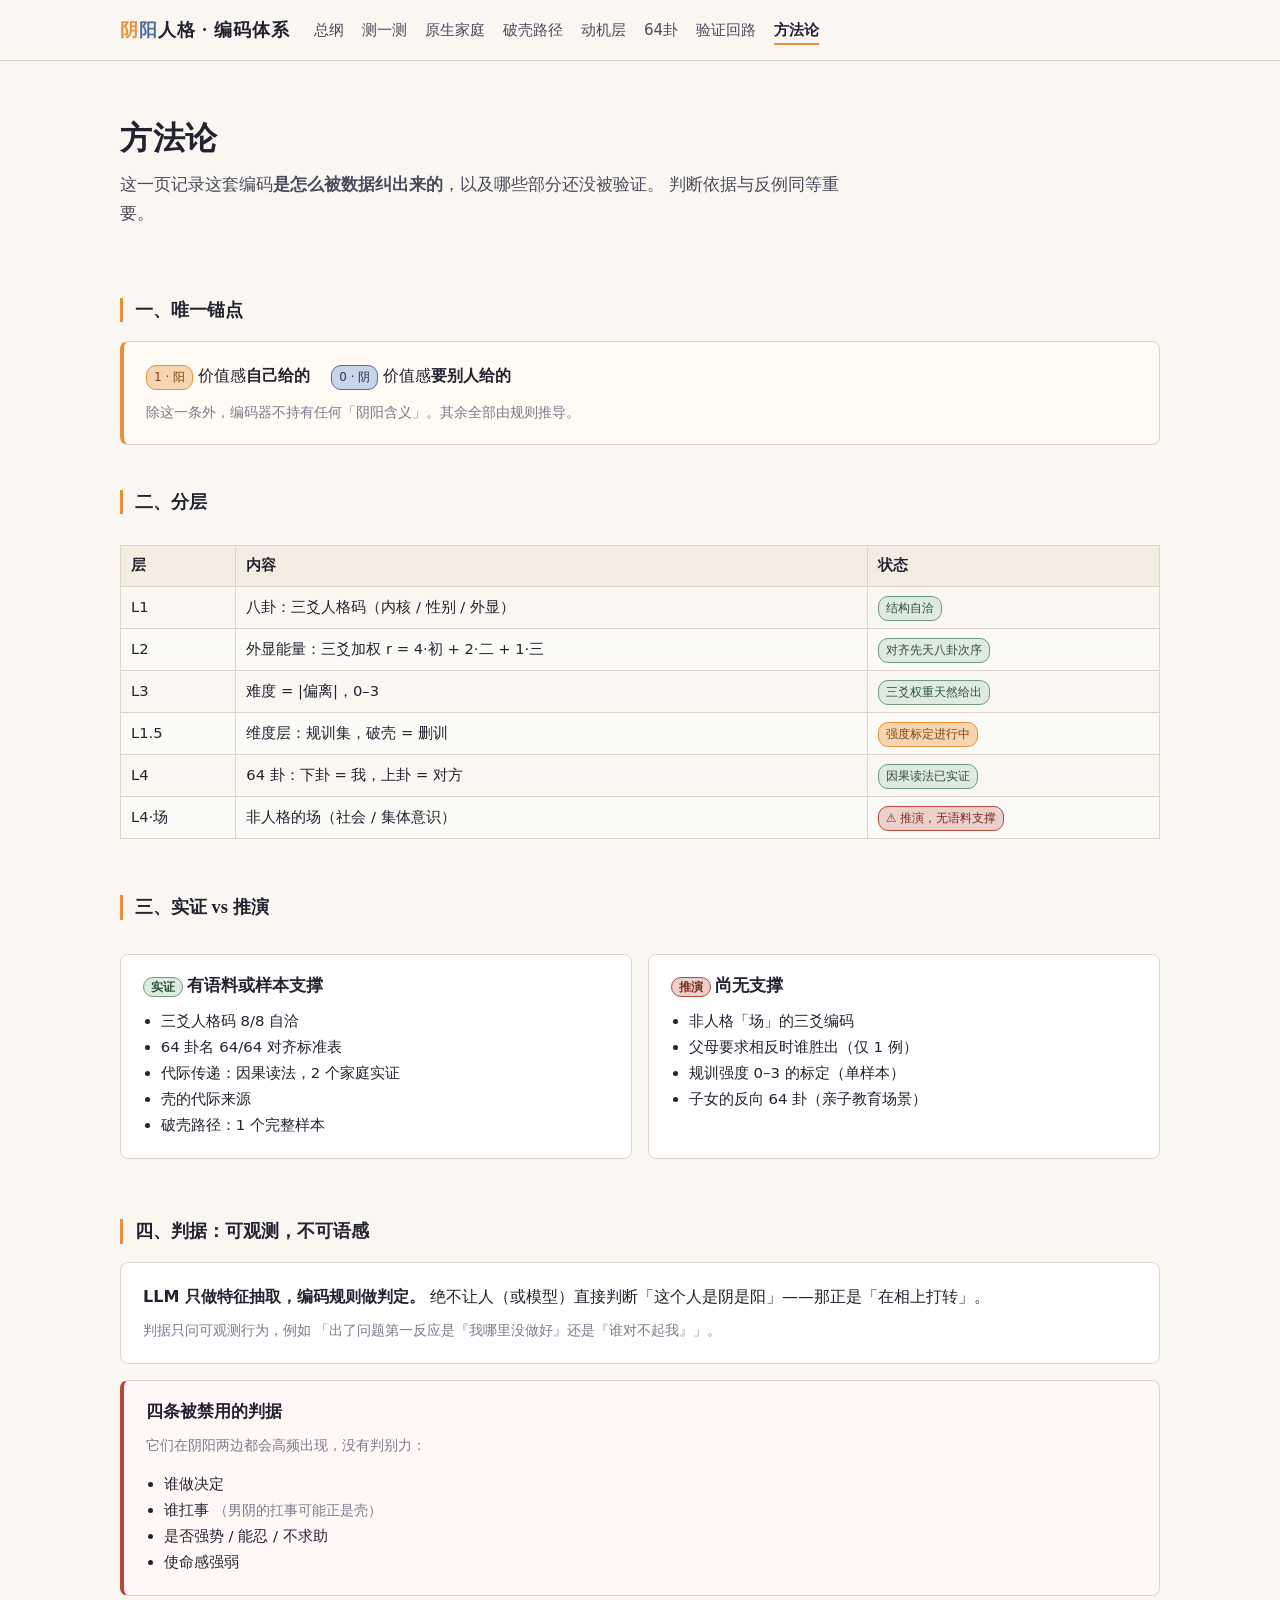
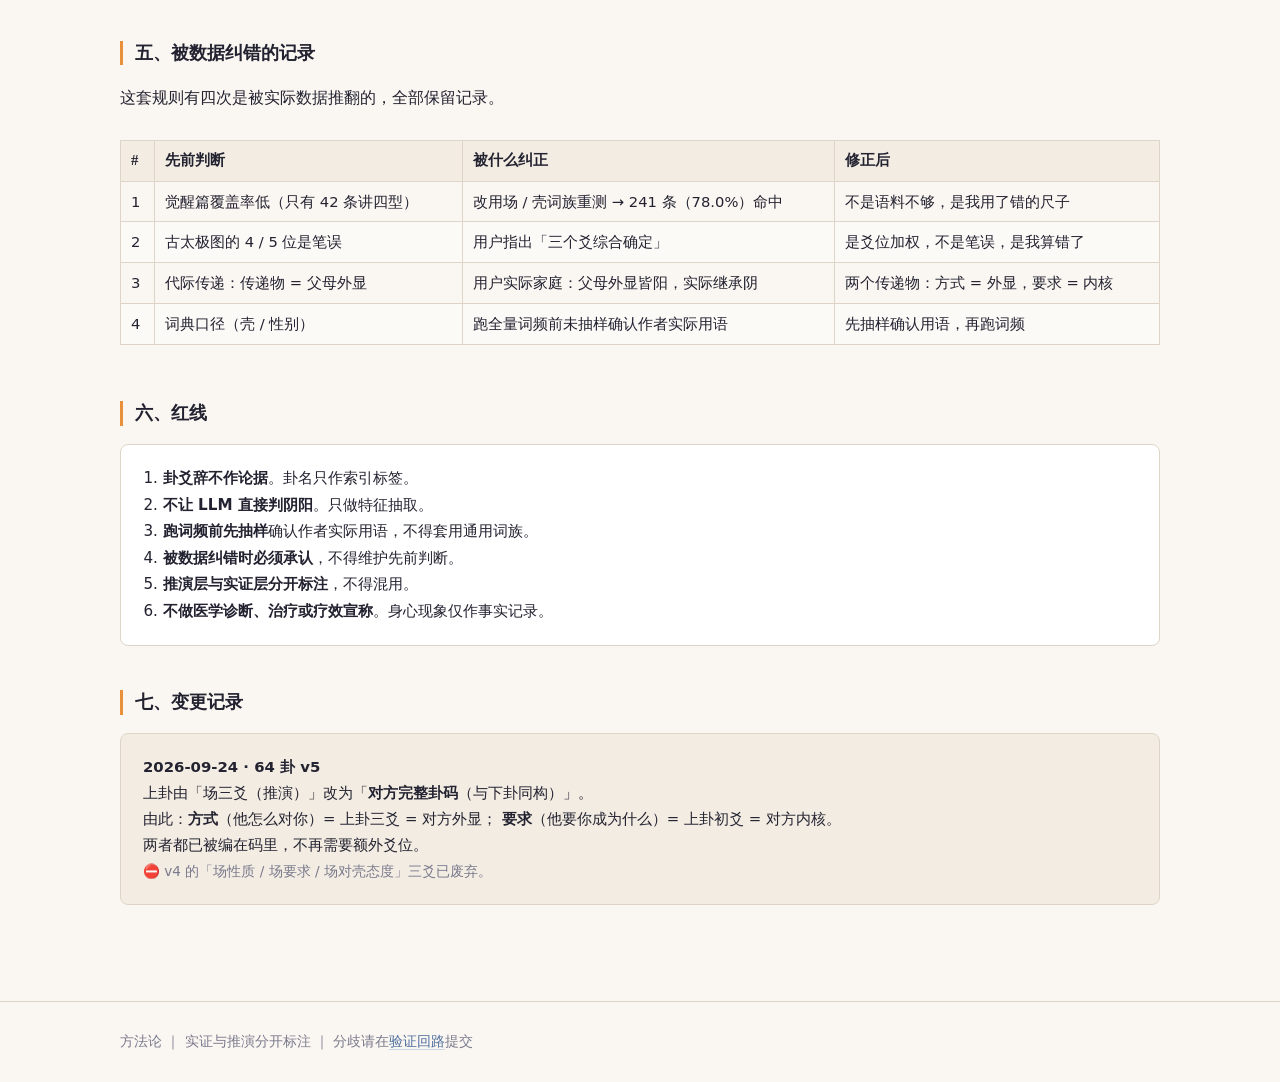
==== about.html @ ce4b9a64 "阴阳人格编码体系 v6：新增动机层(R14)/场筛选(R12)/改写路线(R13)/溯源(R10)/序位投射(R11)" ====
<!DOCTYPE html>
<html lang="zh-CN">
<head>
<meta charset="UTF-8">
<meta name="viewport" content="width=device-width,initial-scale=1">
<title>方法论 · 阴阳人格编码体系</title>
<link rel="stylesheet" href="assets/style.css">
</head>
<body>
<header class="site">
  <div class="wrap">
    <div class="brand"><span class="y">阴</span><span class="i">阳</span>人格 · 编码体系</div>
    <nav class="site">
      <a href="index.html">总纲</a>
      <a href="test.html">测一测</a>
      <a href="family.html">原生家庭</a>
      <a href="shed.html">破壳路径</a>
      <a href="motive.html">动机层</a>
      <a href="hex64.html">64卦</a>
      <a href="verify.html">验证回路</a>
      <a class="on" href="about.html">方法论</a>
    </nav>
  </div>
</header>

<main><div class="wrap">

  <section class="hero">
    <h1>方法论</h1>
    <p class="sub">这一页记录这套编码<b>是怎么被数据纠出来的</b>，以及哪些部分还没被验证。
      判断依据与反例同等重要。</p>
  </section>

  <h2 class="anchor">一、唯一锚点</h2>
  <div class="card key">
    <p style="margin:0"><span class="tag yang">1 · 阳</span> 价值感<b>自己给的</b>　
      <span class="tag yin">0 · 阴</span> 价值感<b>要别人给的</b></p>
    <p class="small" style="margin:.8em 0 0">
      除这一条外，编码器不持有任何「阴阳含义」。其余全部由规则推导。</p>
  </div>

  <h2 class="anchor">二、分层</h2>
  <div class="scroll"><table>
    <thead><tr><th>层</th><th>内容</th><th>状态</th></tr></thead>
    <tbody>
      <tr><td>L1</td><td>八卦：三爻人格码（内核 / 性别 / 外显）</td><td><span class="tag ok">结构自洽</span></td></tr>
      <tr><td>L2</td><td>外显能量：三爻加权 r = 4·初 + 2·二 + 1·三</td><td><span class="tag ok">对齐先天八卦次序</span></td></tr>
      <tr><td>L3</td><td>难度 = |偏离|，0–3</td><td><span class="tag ok">三爻权重天然给出</span></td></tr>
      <tr><td>L1.5</td><td>维度层：规训集，破壳 = 删训</td><td><span class="tag yang">强度标定进行中</span></td></tr>
      <tr><td>L4</td><td>64 卦：下卦 = 我，上卦 = 对方</td><td><span class="tag ok">因果读法已实证</span></td></tr>
      <tr><td>L4·场</td><td>非人格的场（社会 / 集体意识）</td><td><span class="tag warn">⚠️ 推演，无语料支撑</span></td></tr>
    </tbody>
  </table></div>

  <h2 class="anchor">三、实证 vs 推演</h2>
  <div class="grid g2">
    <div class="card">
      <h4 style="margin-top:0"><span class="tag ok">实证</span> 有语料或样本支撑</h4>
      <ul style="margin:0;padding-left:1.2em;font-size:.93rem">
        <li>三爻人格码 8/8 自洽</li>
        <li>64 卦名 64/64 对齐标准表</li>
        <li>代际传递：因果读法，2 个家庭实证</li>
        <li>壳的代际来源</li>
        <li>破壳路径：1 个完整样本</li>
      </ul>
    </div>
    <div class="card">
      <h4 style="margin-top:0"><span class="tag warn">推演</span> 尚无支撑</h4>
      <ul style="margin:0;padding-left:1.2em;font-size:.93rem">
        <li>非人格「场」的三爻编码</li>
        <li>父母要求相反时谁胜出（仅 1 例）</li>
        <li>规训强度 0–3 的标定（单样本）</li>
        <li>子女的反向 64 卦（亲子教育场景）</li>
      </ul>
    </div>
  </div>

  <h2 class="anchor">四、判据：可观测，不可语感</h2>
  <div class="card">
    <p style="margin:0"><b>LLM 只做特征抽取，编码规则做判定。</b>
      绝不让人（或模型）直接判断「这个人是阴是阳」——那正是「在相上打转」。</p>
    <p style="margin:.6em 0 0" class="small">判据只问可观测行为，例如
      「出了问题第一反应是『我哪里没做好』还是『谁对不起我』」。</p>
  </div>
  <div class="card warn">
    <h4 style="margin-top:0">四条被禁用的判据</h4>
    <p class="small" style="margin-top:0">它们在阴阳两边都会高频出现，没有判别力：</p>
    <ul style="margin:0;padding-left:1.2em;font-size:.93rem">
      <li>谁做决定</li>
      <li>谁扛事 <span class="small">（男阴的扛事可能正是壳）</span></li>
      <li>是否强势 / 能忍 / 不求助</li>
      <li>使命感强弱</li>
    </ul>
  </div>

  <h2 class="anchor">五、被数据纠错的记录</h2>
  <p>这套规则有四次是被实际数据推翻的，全部保留记录。</p>
  <div class="scroll"><table>
    <thead><tr><th>#</th><th>先前判断</th><th>被什么纠正</th><th>修正后</th></tr></thead>
    <tbody>
      <tr><td>1</td><td>觉醒篇覆盖率低（只有 42 条讲四型）</td>
        <td>改用场 / 壳词族重测 → 241 条（78.0%）命中</td>
        <td>不是语料不够，是我用了错的尺子</td></tr>
      <tr><td>2</td><td>古太极图的 4 / 5 位是笔误</td>
        <td>用户指出「三个爻综合确定」</td>
        <td>是爻位加权，不是笔误，是我算错了</td></tr>
      <tr><td>3</td><td>代际传递：传递物 = 父母外显</td>
        <td>用户实际家庭：父母外显皆阳，实际继承阴</td>
        <td>两个传递物：方式 = 外显，要求 = 内核</td></tr>
      <tr><td>4</td><td>词典口径（壳 / 性别）</td>
        <td>跑全量词频前未抽样确认作者实际用语</td>
        <td>先抽样确认用语，再跑词频</td></tr>
    </tbody>
  </table></div>

  <h2 class="anchor">六、红线</h2>
  <div class="card">
    <ol style="margin:0;padding-left:1.3em;font-size:.95rem">
      <li><b>卦爻辞不作论据</b>。卦名只作索引标签。</li>
      <li><b>不让 LLM 直接判阴阳</b>。只做特征抽取。</li>
      <li><b>跑词频前先抽样</b>确认作者实际用语，不得套用通用词族。</li>
      <li><b>被数据纠错时必须承认</b>，不得维护先前判断。</li>
      <li><b>推演层与实证层分开标注</b>，不得混用。</li>
      <li><b>不做医学诊断、治疗或疗效宣称</b>。身心现象仅作事实记录。</li>
    </ol>
  </div>

  <h2 class="anchor">七、变更记录</h2>
  <div class="card soft">
    <p style="margin:0;font-size:.93rem">
      <b>2026-09-24 · 64 卦 v5</b><br>
      上卦由「场三爻（推演）」改为「<b>对方完整卦码</b>（与下卦同构）」。<br>
      由此：<b>方式</b>（他怎么对你）= 上卦三爻 = 对方外显；
      <b>要求</b>（他要你成为什么）= 上卦初爻 = 对方内核。<br>
      两者都已被编在码里，不再需要额外爻位。<br>
      <span class="small">⛔ v4 的「场性质 / 场要求 / 场对壳态度」三爻已废弃。</span></p>
  </div>

</div></main>

<footer class="site"><div class="wrap">
  方法论 ｜ 实证与推演分开标注 ｜ 分歧请在<a href="verify.html">验证回路</a>提交
</div></footer>
</body>
</html>
---- assets/style.css ----
/* 阴阳人格 · 编码体系 —— 晨昏光谱 v2
   paper 纸白 / ink 墨黑 / yang 晨橙 / yin 暮蓝 / cinnabar 朱砂 */
:root{
  --paper:#FAF7F2; --paper-2:#F2ECE3; --paper-3:#E8E0D4;
  --ink:#232230; --ink-2:#4A4A5C; --ink-3:#7A7A8C;
  --yang:#E8913A; --yang-soft:#F6D5B0;
  --yin:#4E6E9E;  --yin-soft:#C8D6E8;
  --cinnabar:#B5483A; --cinnabar-soft:#EBD0CB;
  --line:#DED5C8;
  --serif:"Noto Serif SC","Songti SC","STSong",serif;
  --sans:"PingFang SC","Microsoft YaHei",system-ui,sans-serif;
  --mono:"SFMono-Regular",Consolas,"Courier New",monospace;
  --maxw:1080px;
}
*{box-sizing:border-box}
html{-webkit-text-size-adjust:100%}
body{
  margin:0; background:var(--paper); color:var(--ink);
  font-family:var(--sans); font-size:16px; line-height:1.75;
}
a{color:var(--yin); text-decoration:none; border-bottom:1px solid var(--yin-soft)}
a:hover{border-bottom-color:var(--yin)}
h1,h2,h3,h4{font-family:var(--serif); font-weight:700; margin:0 0 .6em; line-height:1.35}
h1{font-size:2rem; letter-spacing:.02em}
h2{font-size:1.5rem; margin-top:2.2em}
h3{font-size:1.2rem; margin-top:1.8em}
h4{font-size:1.05rem; margin-top:1.4em}
p{margin:0 0 1em}
small,.small{font-size:.85rem; color:var(--ink-3)}
code{font-family:var(--mono); font-size:.9em; background:var(--paper-2); padding:.1em .4em; border-radius:3px}
hr{border:0; border-top:1px solid var(--line); margin:2.4em 0}

/* ---------- 布局 ---------- */
.wrap{max-width:var(--maxw); margin:0 auto; padding:0 20px}
header.site{
  border-bottom:1px solid var(--line); background:var(--paper);
  position:sticky; top:0; z-index:50;
}
header.site .wrap{display:flex; align-items:center; gap:24px; height:60px; flex-wrap:wrap}
.brand{font-family:var(--serif); font-weight:700; font-size:1.15rem; letter-spacing:.06em; white-space:nowrap}
.brand .y{color:var(--yang)} .brand .i{color:var(--yin)}
nav.site{display:flex; gap:18px; flex-wrap:wrap; font-size:.95rem}
nav.site a{color:var(--ink-2); border:0; padding:2px 0}
nav.site a:hover{color:var(--ink)}
nav.site a.on{color:var(--ink); font-weight:700; box-shadow:inset 0 -2px 0 var(--yang)}
main{padding:40px 0 80px}
footer.site{border-top:1px solid var(--line); padding:28px 0; color:var(--ink-3); font-size:.85rem}

/* ---------- 组件 ---------- */
.hero{padding:16px 0 8px}
.hero h1{margin-bottom:.3em}
.hero .sub{color:var(--ink-2); font-size:1.05rem; max-width:720px}
.anchor{color:var(--ink); font-family:var(--serif); font-weight:700; font-size:1.15rem;
  border-left:3px solid var(--yang); padding-left:12px; margin:2.4em 0 1em; display:block}

.card{background:#fff; border:1px solid var(--line); border-radius:8px; padding:20px 22px; margin:16px 0}
.card.soft{background:var(--paper-2)}
.card.warn{border-left:4px solid var(--cinnabar); background:#FFF8F6}
.card.note{border-left:4px solid var(--yin); background:#F4F7FB}
.card.key{border-left:4px solid var(--yang); background:#FFFAF3}
.card h3,.card h4{margin-top:0}

.grid{display:grid; gap:16px}
.g2{grid-template-columns:repeat(auto-fit,minmax(300px,1fr))}
.g3{grid-template-columns:repeat(auto-fit,minmax(230px,1fr))}
.g4{grid-template-columns:repeat(auto-fit,minmax(170px,1fr))}

table{border-collapse:collapse; width:100%; font-size:.92rem; margin:12px 0}
th,td{border:1px solid var(--line); padding:7px 10px; text-align:left; vertical-align:top}
th{background:var(--paper-2); font-weight:700; font-family:var(--serif)}
tbody tr:nth-child(even){background:#FCFAF7}
td.num,th.num{text-align:right; font-family:var(--mono); font-size:.88rem}
.scroll{overflow-x:auto}

.tag{display:inline-block; font-size:.75rem; padding:1px 7px; border-radius:10px;
  border:1px solid var(--line); background:var(--paper-2); color:var(--ink-2); white-space:nowrap}
.tag.yang{background:var(--yang-soft); border-color:var(--yang); color:#7A4310}
.tag.yin{background:var(--yin-soft); border-color:var(--yin); color:#22395C}
.tag.warn{background:var(--cinnabar-soft); border-color:var(--cinnabar); color:#7C2A20}
.tag.ok{background:#DDEBE0; border-color:#6F9A78; color:#2F5138}

.btn{display:inline-block; font-family:var(--sans); font-size:.95rem; padding:8px 18px;
  border:1px solid var(--ink); border-radius:6px; background:var(--ink); color:var(--paper);
  cursor:pointer; text-decoration:none}
.btn:hover{background:#35354A; color:#fff}
.btn.ghost{background:transparent; color:var(--ink); border-color:var(--line)}
.btn.ghost:hover{background:var(--paper-2); color:var(--ink)}
.btn.sm{padding:5px 12px; font-size:.85rem}
.row{display:flex; gap:10px; flex-wrap:wrap; align-items:center; margin:12px 0}

/* ---------- 爻 ---------- */
.yao{display:inline-flex; flex-direction:column-reverse; gap:5px; vertical-align:middle}
.yao i{display:block; height:9px; width:56px; background:var(--ink); border-radius:1px}
.yao i.yin{background:transparent; position:relative}
.yao i.yin::before,.yao i.yin::after{content:""; position:absolute; top:0; height:9px; width:23px;
  background:var(--ink); border-radius:1px}
.yao i.yin::before{left:0} .yao i.yin::after{right:0}
.yao.sm i{height:7px; width:38px} .yao.sm i.yin::before,.yao.sm i.yin::after{height:7px; width:15px}
.yao i.hl{background:var(--yang)} .yao i.yin.hl::before,.yao i.yin.hl::after{background:var(--yang)}
.yao i.dim{background:var(--ink-3)} .yao i.yin.dim::before,.yao i.yin.dim::after{background:var(--ink-3)}

.gua{display:flex; flex-direction:column; align-items:center; gap:4px; padding:10px 6px;
  border:1px solid var(--line); border-radius:8px; background:#fff; min-width:96px}
.gua .sym{font-size:1.5rem; line-height:1; color:var(--ink)}
.gua .nm{font-family:var(--serif); font-weight:700; font-size:1rem}
.gua .rl{font-size:.78rem; color:var(--ink-3); text-align:center; line-height:1.3}
.gua.shell{background:#FFFAF3; border-color:var(--yang-soft)}
.gua.true{background:#F4F7FB; border-color:var(--yin-soft)}
.gua.on{outline:2px solid var(--cinnabar); outline-offset:1px}
.gua.click{cursor:pointer}
.gua.click:hover{box-shadow:0 2px 10px rgba(35,34,48,.10)}

/* 外显能量条 */
.bar{height:8px; background:var(--paper-3); border-radius:4px; overflow:hidden; min-width:80px}
.bar > span{display:block; height:100%; background:linear-gradient(90deg,var(--yin),var(--yang))}

/* ---------- 表单 ---------- */
label.q{display:block; padding:12px 14px; border:1px solid var(--line); border-radius:8px;
  background:#fff; margin:10px 0; font-size:.95rem}
label.q .t{display:block; margin-bottom:8px}
label.q .opts{display:flex; gap:8px; flex-wrap:wrap}
label.q input[type=radio]{position:absolute; opacity:0; pointer-events:none}
label.q .opt{display:inline-block; padding:5px 13px; border:1px solid var(--line); border-radius:20px;
  font-size:.88rem; cursor:pointer; background:var(--paper-2); user-select:none}
label.q input:checked + .opt{background:var(--ink); color:var(--paper); border-color:var(--ink)}
label.q .hint{display:block; margin-top:6px; font-size:.8rem; color:var(--ink-3)}
select,input[type=text],input[type=number]{font-family:var(--sans); font-size:.95rem; padding:6px 9px;
  border:1px solid var(--line); border-radius:6px; background:#fff; color:var(--ink)}
pre{background:var(--paper-2); border:1px solid var(--line); border-radius:8px; padding:14px 16px;
  overflow-x:auto; font-family:var(--mono); font-size:.85rem; line-height:1.6}

/* 结果大卡 */
.result{border:2px solid var(--ink); border-radius:12px; padding:24px; background:#fff; margin:20px 0}
.result .head{display:flex; gap:22px; align-items:center; flex-wrap:wrap}
.result .head .sym{font-size:3.4rem; line-height:1; font-family:var(--serif)}
.result .head .nm{font-family:var(--serif); font-size:1.9rem; font-weight:700}
.hidden{display:none !important}
.muted{color:var(--ink-3)}
.big{font-family:var(--serif); font-size:1.35rem; font-weight:700}
.kv{display:flex; gap:8px; flex-wrap:wrap; font-size:.9rem}
.kv > div{border:1px solid var(--line); border-radius:6px; padding:6px 12px; background:var(--paper-2)}
.kv b{font-family:var(--mono)}

@media(max-width:640px){
  h1{font-size:1.6rem} h2{font-size:1.3rem}
  header.site .wrap{height:auto; padding:10px 20px}
  .result .head .sym{font-size:2.6rem} .result .head .nm{font-size:1.5rem}
}
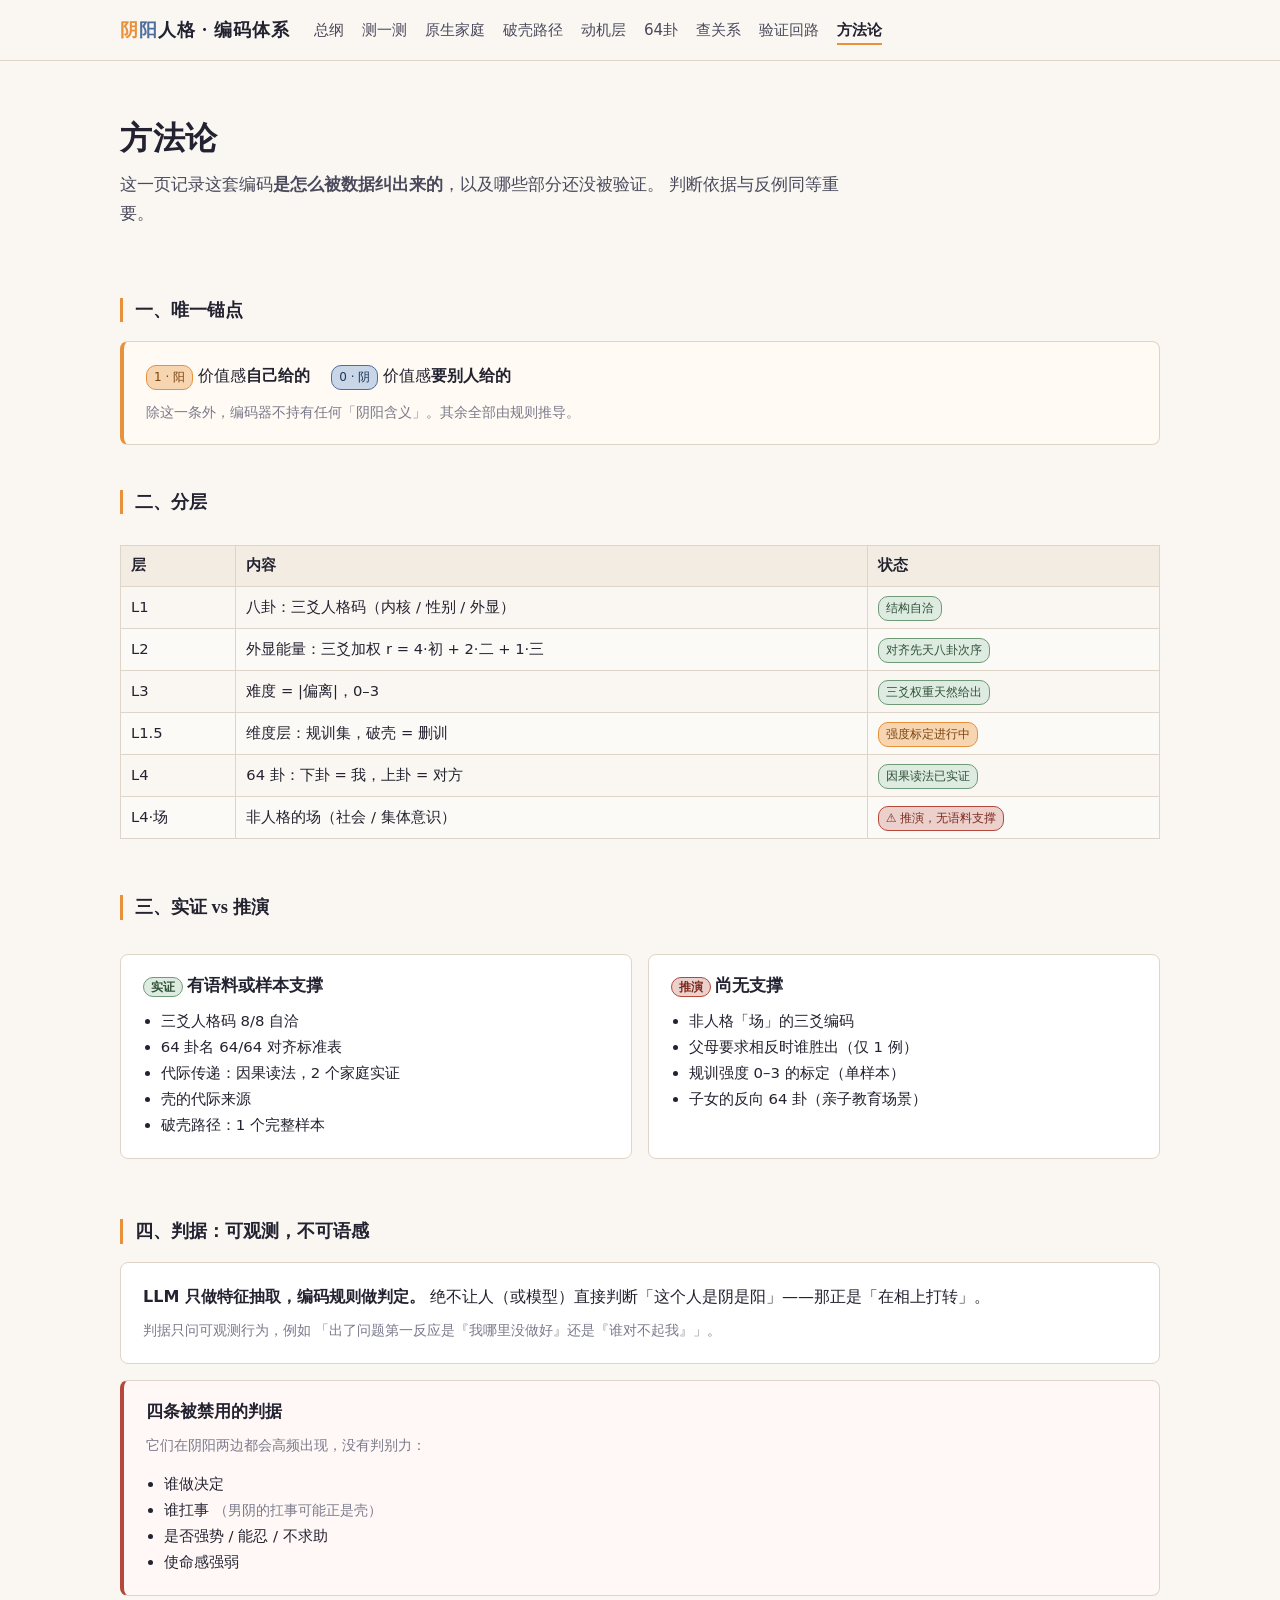
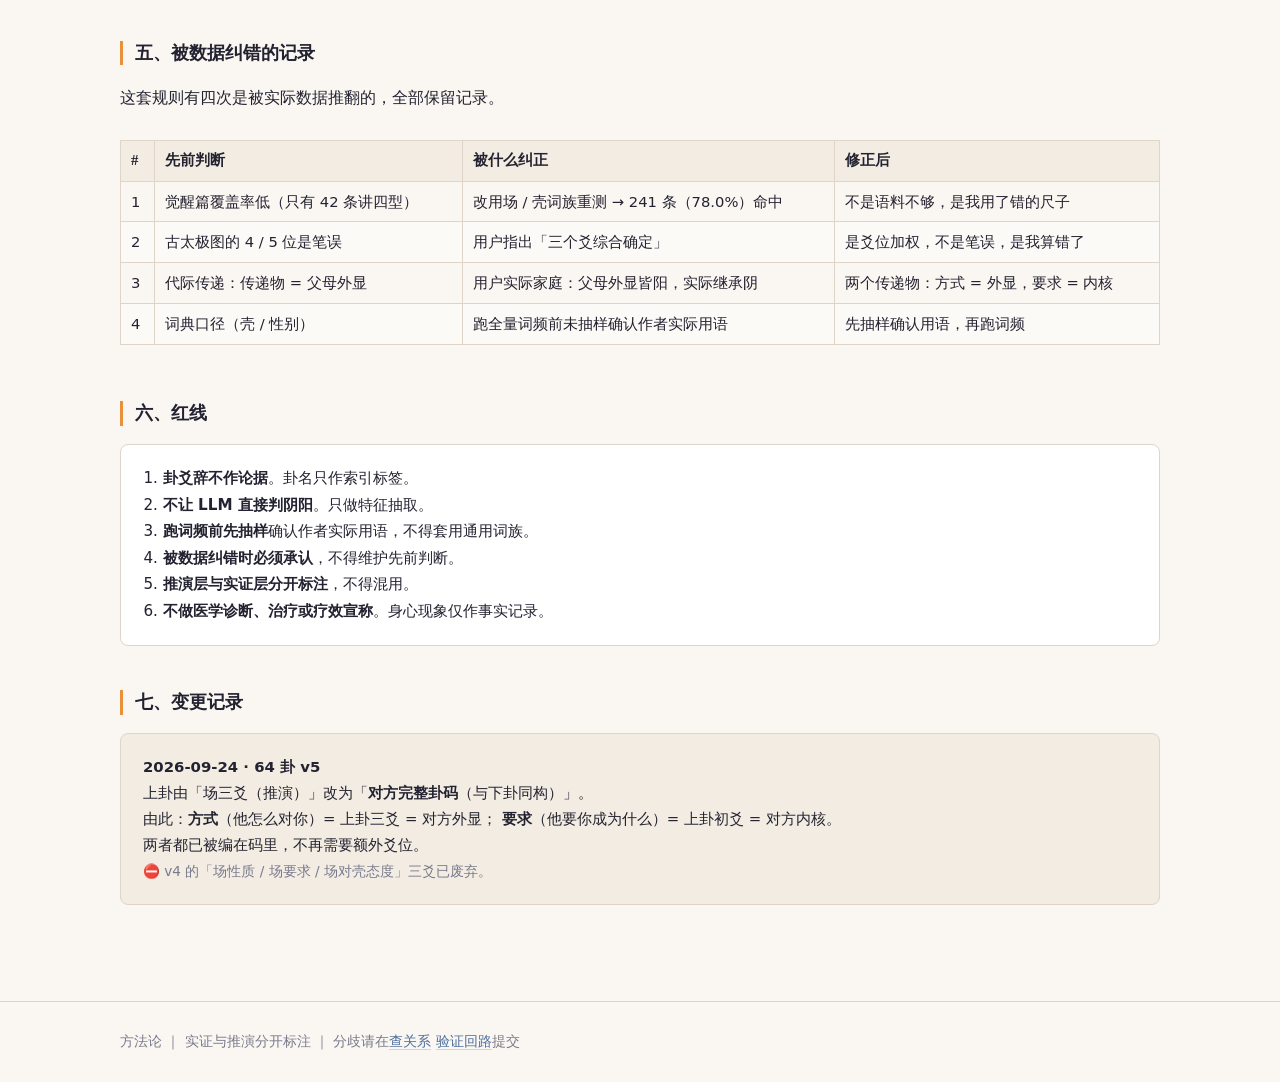
==== commit 687f296f: "新增查关系页(relation.html) + 64卦白话解读数据(hex64_readings.js 64卦全) + codec v11(JUDGE16条/judgeKernel/CRUX/R26-" ====
--- a/about.html
+++ b/about.html
@@ -17,6 +17,7 @@
       <a href="shed.html">破壳路径</a>
       <a href="motive.html">动机层</a>
       <a href="hex64.html">64卦</a>
+      <a href="relation.html">查关系</a>
       <a href="verify.html">验证回路</a>
       <a class="on" href="about.html">方法论</a>
     </nav>
@@ -139,7 +140,8 @@
 </div></main>
 
 <footer class="site"><div class="wrap">
-  方法论 ｜ 实证与推演分开标注 ｜ 分歧请在<a href="verify.html">验证回路</a>提交
+  方法论 ｜ 实证与推演分开标注 ｜ 分歧请在<a href="relation.html">查关系</a>
+      <a href="verify.html">验证回路</a>提交
 </div></footer>
 </body>
 </html>
--- a/assets/style.css
+++ b/assets/style.css
@@ -115,15 +115,17 @@
 .bar > span{display:block; height:100%; background:linear-gradient(90deg,var(--yin),var(--yang))}
 
 /* ---------- 表单 ---------- */
-label.q{display:block; padding:12px 14px; border:1px solid var(--line); border-radius:8px;
+/* ⚠️ 外层用 .q（div）而非 label.q：label 内多个 radio 时点击只会激活第一个 */
+.q{display:block; padding:12px 14px; border:1px solid var(--line); border-radius:8px;
   background:#fff; margin:10px 0; font-size:.95rem}
-label.q .t{display:block; margin-bottom:8px}
-label.q .opts{display:flex; gap:8px; flex-wrap:wrap}
-label.q input[type=radio]{position:absolute; opacity:0; pointer-events:none}
-label.q .opt{display:inline-block; padding:5px 13px; border:1px solid var(--line); border-radius:20px;
+.q .t{display:block; margin-bottom:8px}
+.q .opts{display:flex; gap:8px; flex-wrap:wrap}
+.q .opt{display:inline-flex; align-items:center; gap:6px; padding:5px 13px;
+  border:1px solid var(--line); border-radius:20px;
   font-size:.88rem; cursor:pointer; background:var(--paper-2); user-select:none}
-label.q input:checked + .opt{background:var(--ink); color:var(--paper); border-color:var(--ink)}
-label.q .hint{display:block; margin-top:6px; font-size:.8rem; color:var(--ink-3)}
+.q .opt input[type=radio]{width:auto; margin:0; accent-color:var(--ink)}
+.q .opt:has(input:checked){background:var(--ink); color:var(--paper); border-color:var(--ink)}
+.q .hint{display:block; margin-top:6px; font-size:.8rem; color:var(--ink-3)}
 select,input[type=text],input[type=number]{font-family:var(--sans); font-size:.95rem; padding:6px 9px;
   border:1px solid var(--line); border-radius:6px; background:#fff; color:var(--ink)}
 pre{background:var(--paper-2); border:1px solid var(--line); border-radius:8px; padding:14px 16px;
